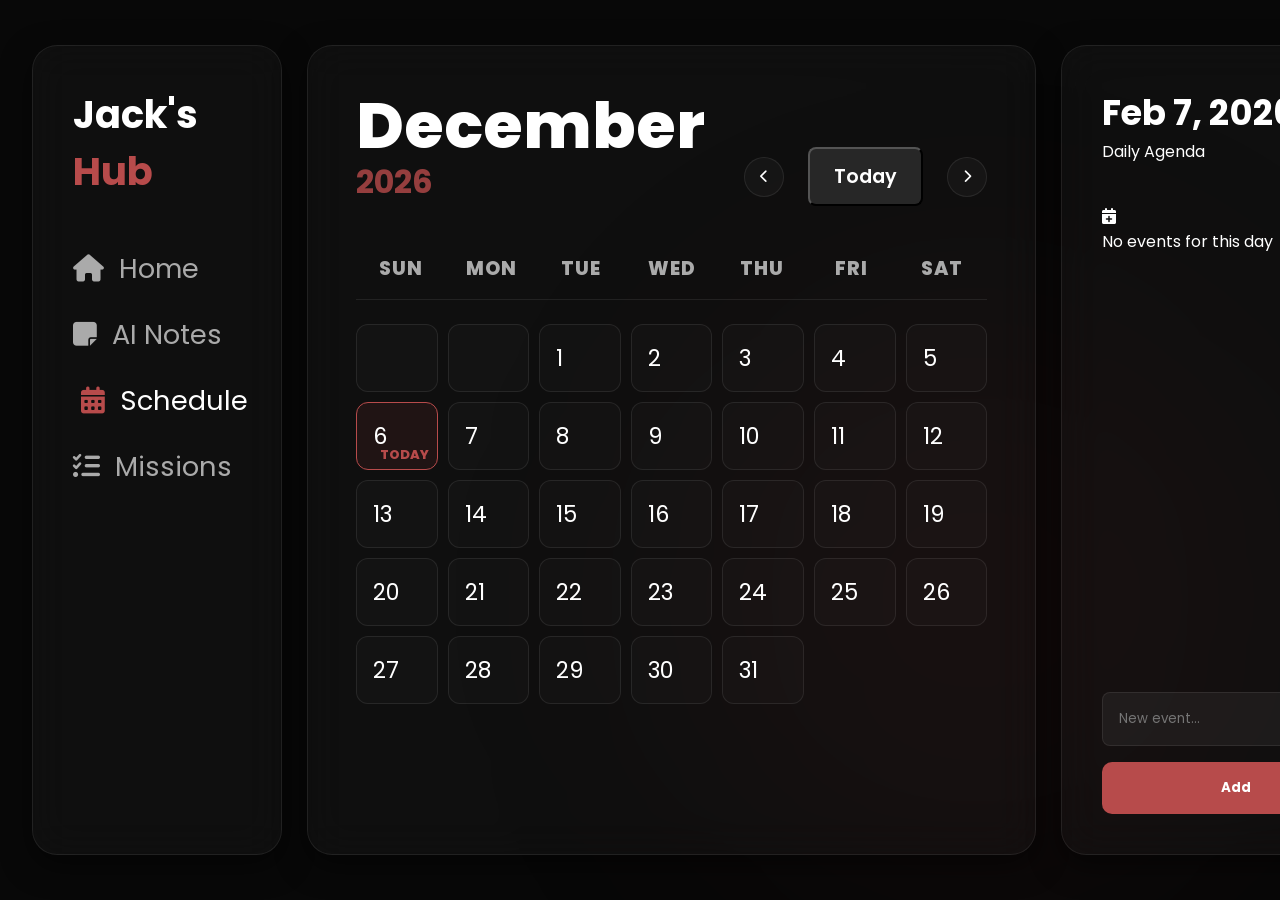
==== calendar.html @ 56a92939 "Add files via upload" ====
<!DOCTYPE html>
<html lang="en">
<head>
    <meta charset="UTF-8">
    <meta name="viewport" content="width=device-width, initial-scale=1.0">
    <title>Planner - Jack's Hub</title>
    <link rel="stylesheet" href="https://cdnjs.cloudflare.com/ajax/libs/font-awesome/6.5.2/css/all.min.css">
    <link rel="stylesheet" href="css/style.css">
</head>
<body class="hub-app">

    <div class="aura-bg"><div class="blob"></div></div>

    <div class="container calendar-page-layout">
        <!-- Sidebar Navigation -->
        <aside class="sidebar">
            <div class="profile-box"><h2>Jack's <span>Hub</span></h2></div>
            <nav class="side-nav">
                <a href="index.html"><i class="fa-solid fa-house"></i> Home</a>
                <a href="notes.html"><i class="fa-solid fa-note-sticky"></i> AI Notes</a>
                <a href="calendar.html" class="active"><i class="fa-solid fa-calendar-days"></i> Schedule</a>
                <a href="tasks.html"><i class="fa-solid fa-list-check"></i> Missions</a>
            </nav>
        </aside>

        <!-- MAIN CALENDAR -->
        <section class="calendar-main-section">
            <div class="glass-card full-calendar">
                <div class="calendar-controls">
                    <div class="curr-month-display">
                        <h1 id="display-month">February</h1>
                        <h2 id="display-year">2026</h2>
                    </div>
                    <div class="nav-btns">
                        <button id="prev-month" class="nav-icon"><i class="fa-solid fa-chevron-left"></i></button>
                        <button id="go-today" class="btn-small">Today</button>
                        <button id="next-month" class="nav-icon"><i class="fa-solid fa-chevron-right"></i></button>
                    </div>
                </div>

                <div class="calendar-wrapper">
                    <div class="calendar-days-header">
                        <span>SUN</span><span>MON</span><span>TUE</span><span>WED</span><span>THU</span><span>FRI</span><span>SAT</span>
                    </div>
                    <div class="calendar-grid-large" id="calendar-grid">
                        <!-- JS Generated Days -->
                    </div>
                </div>
            </div>
        </section>

        <!-- RIGHT PANEL: AGENDA -->
        <aside class="agenda-sidebar">
            <div class="glass-card agenda-card">
                <div class="agenda-header">
                    <h3 id="selected-date-label">Feb 7, 2026</h3>
                    <p>Daily Agenda</p>
                </div>
                
                <div class="event-list" id="event-list">
                    <div class="empty-state">
                        <i class="fa-solid fa-calendar-plus"></i>
                        <p>No events for this day</p>
                    </div>
                </div>

                <div class="add-event-box">
                    <input type="text" id="event-input" placeholder="New event...">
                    <button class="btn-glow" onclick="saveEvent()">Add</button>
                </div>
            </div>
        </aside>
    </div>

    <script src="js/calendar.js"></script>
</body>
</html>
---- css/style.css ----
@import url('https://fonts.googleapis.com/css2?family=Poppins:wght@300;400;500;600;700;800;900&display=swap');

* {
    margin: 0;
    padding: 0;
    box-sizing: border-box;
    text-decoration: none;
    font-family: 'Poppins', sans-serif;
}

:root {
    --accent: #b74b4b;
    --glass: rgba(255, 255, 255, 0.03);
    --glass-border: rgba(255, 255, 255, 0.08);
    --text-dim: #aaa;
}

body {
    background: #080808;
    color: white;
    height: 100vh;
    overflow: hidden;
    display: flex;
    justify-content: center;
    align-items: center;
}

/* --- Media Player / Vibe Widget Fix --- */
.music-widget {
    background: rgba(255, 255, 255, 0.03);
    backdrop-filter: blur(20px);
    border: 1px solid var(--glass-border);
    border-radius: 20px;
    padding: 1.5rem !important;
    display: flex;
    flex-direction: column;
    gap: 1rem;
    margin-bottom: 2rem;
    width: 100%;
}

/* The header of the widget */
.music-header {
    display: flex;
    justify-content: space-between;
    align-items: center;
}

.music-header h3 {
    font-size: 1.4rem;
    color: var(--accent);
    display: flex;
    align-items: center;
    gap: 8px;
    text-transform: uppercase;
    letter-spacing: 1px;
}

/* FIX: The box that holds the Nyan Cat */
#player-container {
    width: 100%;
    height: 100px; /* Fixed height keeps it from growing */
    background: rgba(0, 0, 0, 0.2);
    border-radius: 12px;
    display: flex;
    justify-content: center;
    align-items: center;
    overflow: hidden; /* THIS KEEPS THE TAIL INSIDE THE BOX */
    position: relative;
}

/* Style for the Lottie Player itself */
dotlottie-player {
    width: 120% !important; /* Slightly larger to fill the space */
    height: 120% !important;
}

/* Bottom status row */
.media-controls {
    display: flex;
    justify-content: space-between;
    align-items: center;
    padding-top: 0.5rem;
    border-top: 1px solid var(--glass-border);
}

.media-controls small {
    color: var(--text-dim);
    font-size: 1.1rem;
}

.settings-btn {
    background: transparent;
    color: #666;
    cursor: pointer;
    font-size: 1.4rem;
    transition: 0.3s;
}

.settings-btn:hover {
    color: white;
    transform: rotate(45deg);
}

/* Fix for the "Load" Input area so it doesn't overlap */
.media-input-area {
    background: rgba(0,0,0,0.3);
    padding: 1rem;
    border-radius: 10px;
    display: flex;
    flex-direction: column;
    gap: 8px;
    margin-bottom: 1rem;
}

.media-input-area input {
    width: 100%;
    padding: 8px;
    background: rgba(255,255,255,0.05);
    border: 1px solid var(--glass-border);
    border-radius: 5px;
    color: white;
    font-size: 1.1rem;
}

/* Moving Aura Background */
.aura-bg {
    position: fixed;
    width: 100%; height: 100%;
    z-index: -1;
    filter: blur(120px);
}
.blob {
    position: absolute;
    width: 600px; height: 600px;
    background: var(--accent);
    opacity: 0.12;
    border-radius: 50%;
    animation: move 25s infinite alternate;
}
.blob:last-child {
    right: 0; bottom: 0;
    background: #4e1414;
    animation-delay: -5s;
}
@keyframes move {
    from { transform: translate(-10%, -10%); }
    to { transform: translate(20%, 20%); }
}

/* Layout Container */
.container {
    display: grid;
    grid-template-columns: 280px 1fr 380px;
    gap: 25px;
    width: 95%;
    height: 90vh;
}

/* Glass Components */
.sidebar, .glass-card {
    background: var(--glass);
    backdrop-filter: blur(20px);
    border: 1px solid var(--glass-border);
    border-radius: 25px;
    padding: 2.5rem;
    box-shadow: 0 10px 30px rgba(0,0,0,0.5);
}

/* Sidebar */
.profile-box h2 { font-size: 2.4rem; margin-bottom: 3rem; }
.profile-box span { color: var(--accent); }

.music-widget {
    display: flex;
    justify-content: space-between;
    align-items: center;
    background: rgba(255,255,255,0.02);
    padding: 1.5rem;
    border-radius: 15px;
    margin-bottom: 3rem;
}
.music-info p { font-size: 1.3rem; font-weight: 600; }
.music-info small { color: var(--accent); font-size: 1.1rem; }
#music-btn {
    width: 35px; height: 35px; border-radius: 50%;
    background: var(--accent); color: white; cursor: pointer;
}

/* --- Media Player Widget --- */
.music-widget {
    padding: 2rem !important;
    display: flex;
    flex-direction: column;
    gap: 1.5rem;
}

.music-header h3 { font-size: 1.6rem; color: var(--accent); display: flex; align-items: center; gap: 10px; }

#player-container {
    border-radius: 12px;
    overflow: hidden;
    background: rgba(0,0,0,0.3);
    min-height: 80px;
    display: flex;
    align-items: center;
}

/* Smart Input Styling */
.media-input-area {
    display: flex;
    flex-direction: column;
    gap: 10px;
    margin-bottom: 10px;
    animation: fadeIn 0.3s ease;
}

.media-input-area input {
    background: rgba(255,255,255,0.05);
    border: 1px solid var(--glass-border);
    padding: 1rem;
    border-radius: 8px;
    color: white;
    font-size: 1.2rem;
}

.media-input-area button {
    background: var(--accent);
    color: white;
    padding: 0.8rem;
    border-radius: 8px;
    font-weight: 700;
    cursor: pointer;
}

.media-controls {
    display: flex;
    justify-content: space-between;
    align-items: center;
    font-size: 1.1rem;
    color: var(--text-dim);
}

.settings-btn {
    background: transparent;
    color: #666;
    cursor: pointer;
    font-size: 1.4rem;
    transition: 0.3s;
}
.settings-btn:hover { color: white; }

/* Disc Animation when playing */
.playing-icon {
    animation: spin 3s linear infinite;
}
@keyframes spin { 100% { transform: rotate(360deg); } }

.side-nav { display: flex; flex-direction: column; gap: 1.5rem; }
.side-nav a {
    color: var(--text-dim);
    font-size: 1.7rem;
    display: flex;
    align-items: center;
    gap: 15px;
    transition: 0.3s;
}
.side-nav a:hover, .side-nav a.active { color: white; transform: translateX(8px); }
.side-nav a.active i { color: var(--accent); }

/* Welcome Section */
.welcome-box { margin-bottom: 1rem; padding-left: 1rem; }
.welcome-box h1 { font-size: 3.2rem; font-weight: 800; }
.welcome-box span { color: var(--accent); }
#live-clock { font-size: 1.8rem; opacity: 0.5; font-family: monospace; letter-spacing: 2px; }

/* Main Workspace */
.main-workspace { display: flex; flex-direction: column; gap: 20px; }
.ai-notes { flex: 1.5; display: flex; flex-direction: column; }
.card-header { display: flex; justify-content: space-between; align-items: center; }
.badge { font-size: 1.1rem; background: rgba(255,255,255,0.1); padding: 4px 10px; border-radius: 20px; color: var(--text-dim); }

#note-input {
    flex: 1; background: transparent; border: none;
    color: white; font-size: 1.6rem; resize: none;
    margin: 1.5rem 0; outline: none;
}

.btn-glow {
    background: var(--accent);
    color: white; border: none;
    padding: 1rem 2rem; border-radius: 10px;
    cursor: pointer; font-weight: 700; transition: 0.3s;
}
.btn-glow:hover { box-shadow: 0 0 20px var(--accent); transform: translateY(-2px); }

/* To-Do Section */
.todo-input { display: flex; gap: 10px; margin-top: 1rem; }
.todo-input input {
    flex: 1; background: rgba(255,255,255,0.04);
    border: 1px solid var(--glass-border);
    border-radius: 10px; padding: 1.2rem; color: white;
}
.btn-add { background: white; color: black; width: 45px; border-radius: 10px; font-weight: 800; cursor: pointer; }
#task-list { list-style: none; margin-top: 1.5rem; max-height: 150px; overflow-y: auto; }
#task-list li {
    background: rgba(255,255,255,0.02);
    padding: 1rem 1.5rem; border-radius: 10px;
    margin-bottom: 0.8rem; display: flex; justify-content: space-between;
}

/* Calendar Section */
.calendar-labels {
    display: grid; grid-template-columns: repeat(7, 1fr);
    text-align: center; font-weight: 800; color: var(--accent); margin: 2rem 0 1rem;
}
.calendar-grid { display: grid; grid-template-columns: repeat(7, 1fr); gap: 5px; }
.calendar-day {
    aspect-ratio: 1/1; display: flex; justify-content: center; align-items: center;
    font-size: 1.4rem; border-radius: 50%; cursor: pointer; transition: 0.3s;
}
.calendar-day.today { background: var(--accent); color: white; font-weight: bold; box-shadow: 0 0 15px var(--accent); }
.calendar-day:hover:not(.empty) { background: rgba(255,255,255,0.1); }

/* --- Calendar Navigation --- */
.calendar-header {
    display: flex;
    justify-content: space-between;
    align-items: center;
    margin-bottom: 1rem;
}

.calendar-btn {
    background: var(--glass);
    border: 1px solid var(--glass-border);
    color: white;
    width: 30px;
    height: 30px;
    border-radius: 50%;
    cursor: pointer;
    display: flex;
    justify-content: center;
    align-items: center;
    transition: 0.3s;
}

.calendar-btn:hover {
    background: var(--accent);
    border-color: var(--accent);
    box-shadow: 0 0 10px var(--accent);
}

#month-year {
    font-size: 1.8rem;
    font-weight: 700;
}

.event-item-mini {
    display: flex;
    align-items: center;
    gap: 12px;
    padding: 1rem;
    background: rgba(255,255,255,0.02);
    border-radius: 10px;
    margin-bottom: 0.8rem;
    font-size: 1.5rem;
}

/* Scrollbar Styling */
::-webkit-scrollbar { width: 5px; }
::-webkit-scrollbar-thumb { background: var(--glass-border); border-radius: 10px; }


/* --- Notes Page Layout --- */
.notes-layout {
    grid-template-columns: 250px 1fr 320px; /* Sidebar | Editor | AI Tools */
}

.editor-section {
    display: flex;
    flex-direction: column;
}

.editor-card {
    flex: 1;
    display: flex;
    flex-direction: column;
    padding: 4rem !important;
}

.title-input {
    background: transparent;
    border: none;
    font-size: 3.2rem;
    font-weight: 800;
    color: white;
    margin-bottom: 2rem;
    outline: none;
}

#main-note-area {
    flex: 1;
    background: transparent;
    border: none;
    color: #ddd;
    font-size: 1.8rem;
    line-height: 1.8;
    resize: none;
    outline: none;
}

.editor-footer {
    display: flex;
    justify-content: space-between;
    padding-top: 2rem;
    border-top: 1px solid var(--glass-border);
    color: var(--text-dim);
    font-size: 1.2rem;
}

/* AI Tool Sidebar */
.ai-sidebar {
    display: flex;
    flex-direction: column;
}

.ai-button-grid {
    display: grid;
    grid-template-columns: 1fr 1fr;
    gap: 1rem;
    margin: 2rem 0;
}

.ai-tool-btn {
    background: var(--glass);
    border: 1px solid var(--glass-border);
    color: white;
    padding: 1.2rem;
    border-radius: 12px;
    cursor: pointer;
    font-size: 1.3rem;
    display: flex;
    flex-direction: column;
    align-items: center;
    gap: 8px;
    transition: 0.3s;
}

.ai-tool-btn:hover {
    background: var(--accent);
    transform: translateY(-3px);
}

.ai-response-box {
    background: rgba(0,0,0,0.2);
    border-radius: 15px;
    padding: 1.5rem;
    min-height: 150px;
    font-size: 1.4rem;
    line-height: 1.6;
    color: #2ecc71; /* AI text in green */
}

/* --- Re-arranged AI Sidebar --- */
.ai-sidebar {
    display: flex;
    flex-direction: column;
}

.ai-tool-card {
    height: 100%;
    display: flex;
    flex-direction: column;
    gap: 1.5rem;
}

.ai-tool-card h3 {
    font-size: 2rem;
    display: flex;
    align-items: center;
    gap: 10px;
    color: var(--accent);
}

.ai-hint {
    font-size: 1.2rem;
    color: var(--text-dim);
    line-height: 1.4;
}

/* FIX: Improved Grid Layout */
.ai-button-grid {
    display: grid;
    grid-template-columns: repeat(2, 1fr); /* Two equal columns */
    gap: 1.2rem;
    margin: 1rem 0;
}

.ai-tool-btn {
    background: rgba(255, 255, 255, 0.03);
    border: 1px solid var(--glass-border);
    color: white;
    padding: 1.5rem 0.5rem; /* Balanced padding */
    border-radius: 15px;
    cursor: pointer;
    font-size: 1.2rem;
    font-weight: 500;
    display: flex;
    flex-direction: column;
    align-items: center;
    justify-content: center;
    gap: 10px;
    transition: all 0.3s ease;
    text-align: center;
    min-height: 90px; /* Ensures all buttons are the same height */
}

/* Icon size inside buttons */
.ai-tool-btn i {
    font-size: 1.8rem;
    opacity: 0.8;
}

/* Hover effects to make it feel high-tech */
.ai-tool-btn:hover {
    background: var(--accent);
    border-color: var(--accent);
    transform: translateY(-3px);
    box-shadow: 0 10px 20px rgba(183, 75, 75, 0.2);
}

.ai-tool-btn:hover i {
    opacity: 1;
}

/* --- Improved Response Box --- */
.ai-response-box {
    background: rgba(0, 0, 0, 0.2);
    border: 1px solid var(--glass-border);
    border-radius: 15px;
    padding: 2rem;
    flex-grow: 1; /* Fills remaining space */
    min-height: 180px;
    font-size: 1.4rem;
    line-height: 1.6;
    color: #2ecc71; /* High-tech terminal green */
    position: relative;
    overflow-y: auto;
}

/* Add a subtle glow to the response box */
.ai-response-box::before {
    content: 'AI OUTPUT';
    position: absolute;
    top: 5px;
    right: 15px;
    font-size: 0.9rem;
    font-weight: 800;
    letter-spacing: 1px;
    opacity: 0.3;
    color: white;
}

.placeholder-text {
    color: var(--text-dim);
    font-style: italic;
    opacity: 0.5;
}

/* --- Calendar Page Specific Layout --- */
.calendar-page-layout {
    grid-template-columns: 250px 1fr 350px;
}

.calendar-main-section {
    display: flex;
    flex-direction: column;
}

.full-calendar {
    flex: 1;
    display: flex;
    flex-direction: column;
    padding: 3rem !important;
}

.calendar-controls {
    display: flex;
    justify-content: space-between;
    align-items: flex-end;
    margin-bottom: 3rem;
}

.curr-month-display h1 { font-size: 4rem; font-weight: 800; line-height: 1; }
.curr-month-display h2 { font-size: 2rem; color: var(--accent); opacity: 0.8; }

.nav-btns { display: flex; align-items: center; gap: 1.5rem; }
.nav-icon {
    background: var(--glass);
    border: 1px solid var(--glass-border);
    color: white;
    width: 40px; height: 40px;
    border-radius: 50%;
    cursor: pointer;
    transition: 0.3s;
}
.nav-icon:hover { background: var(--accent); border-color: var(--accent); }

.btn-small {
    background: rgba(255,255,255,0.1);
    color: white;
    padding: 0.8rem 1.5rem;
    border-radius: 8px;
    font-size: 1.2rem;
    font-weight: 600;
    cursor: pointer;
}

/* Big Grid Logic */
.calendar-days-header {
    display: grid;
    grid-template-columns: repeat(7, 1fr);
    margin-bottom: 1.5rem;
    border-bottom: 1px solid var(--glass-border);
    padding-bottom: 1rem;
}
.calendar-days-header span {
    text-align: center;
    font-weight: 800;
    font-size: 1.2rem;
    color: var(--text-dim);
    letter-spacing: 1px;
}

.calendar-grid-large {
    display: grid;
    grid-template-columns: repeat(7, 1fr);
    gap: 10px;
    flex: 1;
}

.day-box {
    background: rgba(255,255,255,0.02);
    border: 1px solid var(--glass-border);
    aspect-ratio: 1.2 / 1;
    border-radius: 12px;
    padding: 1rem;
    font-size: 1.4rem;
    cursor: pointer;
    transition: 0.3s;
    position: relative;
}

.day-box:hover { background: rgba(255,255,255,0.05); transform: scale(1.02); }
.day-box.today { border-color: var(--accent); background: rgba(183, 75, 75, 0.1); }
.day-box.today::after {
    content: 'TODAY';
    position: absolute;
    bottom: 5px; right: 8px;
    font-size: 0.8rem; font-weight: 800; color: var(--accent);
}

.day-box.has-event::before {
    content: '';
    position: absolute;
    top: 8px; right: 8px;
    width: 6px; height: 6px;
    background: var(--accent);
    border-radius: 50%;
    box-shadow: 0 0 10px var(--accent);
}

/* Agenda Sidebar */
.agenda-card { height: 100%; display: flex; flex-direction: column; }
.agenda-header { margin-bottom: 2.5rem; }
.agenda-header h3 { font-size: 2.2rem; }

.event-list { flex: 1; overflow-y: auto; }
.event-item {
    padding: 1.2rem;
    background: rgba(255,255,255,0.04);
    border-radius: 10px;
    margin-bottom: 1rem;
    font-size: 1.4rem;
    border-left: 3px solid var(--accent);
}

.add-event-box { margin-top: 2rem; display: flex; flex-direction: column; gap: 1rem; }
.add-event-box input {
    background: rgba(255,255,255,0.05);
    border: 1px solid var(--glass-border);
    padding: 1rem; border-radius: 8px; color: white;
}

.event-item {
    display: flex;
    justify-content: space-between;
    align-items: center;
}
.delete-icon {
    font-size: 1.2rem;
    color: #888;
    cursor: pointer;
    transition: 0.3s;
}
.delete-icon:hover {
    color: var(--accent);
}

/* --- Mission Control Layout --- */
.task-page-layout {
    grid-template-columns: 250px 1fr; /* No right panel needed for tasks */
}

.tasks-main {
    display: flex;
    flex-direction: column;
    gap: 3rem;
}

/* Progress Bar Styling */
.progress-card {
    padding: 2rem 3rem !important;
}
.progress-info {
    display: flex;
    justify-content: space-between;
    margin-bottom: 1rem;
}
.progress-info h3 { font-size: 1.8rem; font-weight: 700; }
#progress-percent { font-size: 1.8rem; font-weight: 800; color: var(--accent); }

.progress-bar-bg {
    width: 100%;
    height: 10px;
    background: rgba(255,255,255,0.05);
    border-radius: 10px;
    overflow: hidden;
}
.progress-fill {
    width: 0%;
    height: 100%;
    background: var(--accent);
    box-shadow: 0 0 15px var(--accent);
    transition: 0.8s ease;
}

/* Kanban Board */
.task-board {
    display: grid;
    grid-template-columns: repeat(3, 1fr);
    gap: 2rem;
    flex: 1;
}

.task-column {
    background: rgba(255,255,255,0.01);
    border: 1px solid var(--glass-border);
    border-radius: 20px;
    padding: 2rem;
    display: flex;
    flex-direction: column;
}

.column-header {
    display: flex;
    justify-content: space-between;
    align-items: center;
    margin-bottom: 2rem;
}
.column-header h4 { font-size: 1.4rem; color: var(--text-dim); text-transform: uppercase; letter-spacing: 1px; }

.task-list {
    flex: 1;
    display: flex;
    flex-direction: column;
    gap: 1.5rem;
}

/* Individual Task Card */
.task-item {
    background: var(--glass);
    border: 1px solid var(--glass-border);
    padding: 1.5rem;
    border-radius: 15px;
    cursor: pointer;
    transition: 0.3s;
}
.task-item:hover { transform: translateY(-3px); border-color: var(--accent); }

.task-item h5 { font-size: 1.6rem; margin-bottom: 5px; }
.task-tag {
    font-size: 1rem;
    font-weight: 800;
    padding: 2px 8px;
    border-radius: 5px;
    background: rgba(183, 75, 75, 0.2);
    color: var(--accent);
    text-transform: uppercase;
}

/* Inline Input Area */
.inline-input-box {
    margin-bottom: 2rem;
    display: flex;
    flex-direction: column;
    gap: 10px;
}
.inline-input-box input, .inline-input-box select {
    background: rgba(255,255,255,0.05);
    border: 1px solid var(--glass-border);
    padding: 1rem; border-radius: 10px; color: white;
}

/* --- Fix for the Mission Input Area --- */
.inline-input-box {
    background: rgba(255, 255, 255, 0.03);
    border: 1px solid var(--glass-border);
    padding: 2rem;
    border-radius: 15px;
    margin-bottom: 2.5rem;
    display: flex;
    flex-direction: column; /* Stack elements vertically */
    gap: 1.2rem;
    animation: slideDown 0.3s ease;
}

@keyframes slideDown {
    from { opacity: 0; transform: translateY(-10px); }
    to { opacity: 1; transform: translateY(0); }
}

.inline-input-box input, 
.inline-input-box select {
    width: 100%;
    padding: 1.2rem;
    background: rgba(0, 0, 0, 0.2);
    border: 1px solid var(--glass-border);
    border-radius: 8px;
    color: white;
    font-size: 1.4rem;
    outline: none;
    transition: 0.3s;
}

/* FIX: Dark theme for the dropdown options */
.inline-input-box select option {
    background-color: #1a1a1a;
    color: white;
}

.inline-input-box input:focus, 
.inline-input-box select:focus {
    border-color: var(--accent);
}

/* FIX: Premium Deploy Button */
.inline-input-box button {
    background: var(--accent);
    color: white;
    padding: 1.2rem;
    border-radius: 8px;
    font-weight: 700;
    font-size: 1.4rem;
    cursor: pointer;
    transition: 0.3s;
    text-transform: uppercase;
    letter-spacing: 1px;
}

.inline-input-box button:hover {
    background: #9e3f3f;
    box-shadow: 0 5px 15px rgba(183, 75, 75, 0.3);
}

/* Fix for the "+" Add Button in the Header */
.add-task-inline {
    background: var(--glass);
    border: 1px solid var(--glass-border);
    color: white;
    width: 30px;
    height: 30px;
    border-radius: 8px;
    font-size: 1.8rem;
    cursor: pointer;
    display: flex;
    justify-content: center;
    align-items: center;
    transition: 0.3s;
}

.add-task-inline:hover {
    background: var(--accent);
    border-color: var(--accent);
}
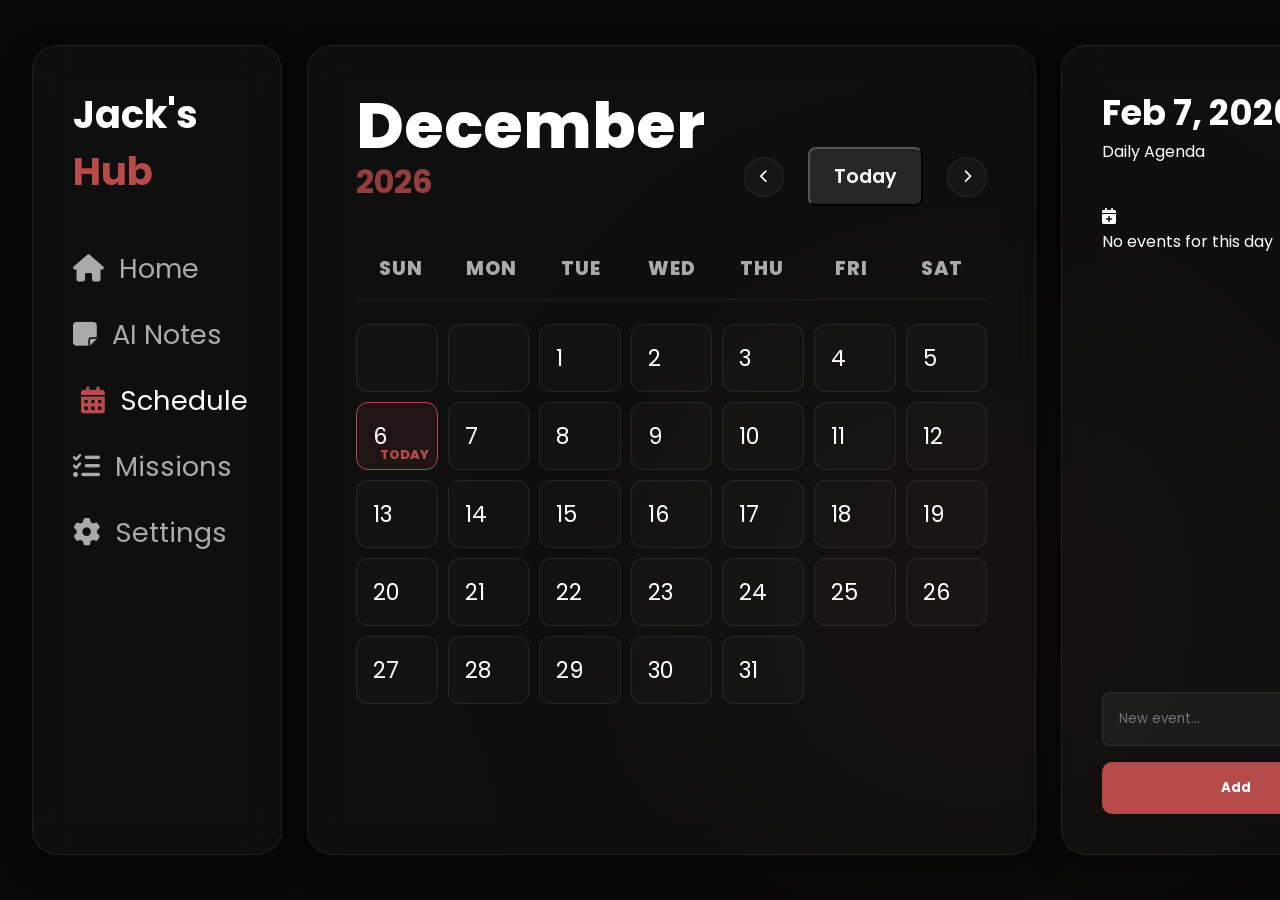
==== commit b5151110: "Add files via upload" ====
--- a/calendar.html
+++ b/calendar.html
@@ -20,6 +20,7 @@
                 <a href="notes.html"><i class="fa-solid fa-note-sticky"></i> AI Notes</a>
                 <a href="calendar.html" class="active"><i class="fa-solid fa-calendar-days"></i> Schedule</a>
                 <a href="tasks.html"><i class="fa-solid fa-list-check"></i> Missions</a>
+                <a href="settings.html"><i class="fa-solid fa-gear"></i> Settings</a>
             </nav>
         </aside>
 
